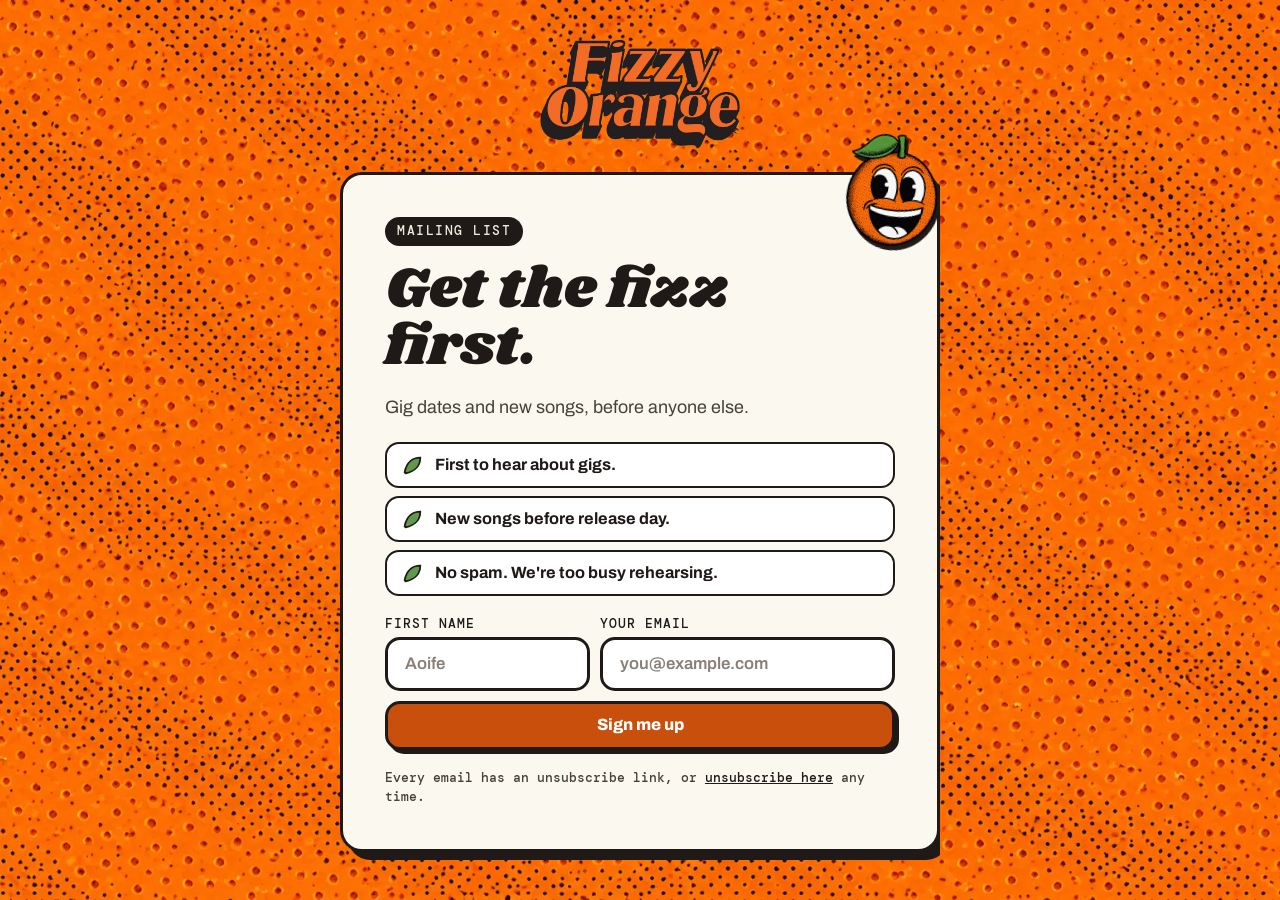
==== join/index.html @ 346ea67a "Mailing list: /join page, first names, confirmation emails and first-name emails via Brevo - /join: " ====
<!doctype html>
<html lang="en-IE">
<head>
<meta charset="utf-8">
<meta name="viewport" content="width=device-width, initial-scale=1">
<title>Join the Fizzy Orange mailing list</title>
<meta name="description" content="Gig dates and new songs from Fizzy Orange, before anyone else. Sign up in ten seconds.">
<meta name="theme-color" content="#EE6605">
<link rel="canonical" href="https://fizzy-orange.pages.dev/join/">
<meta property="og:title" content="Join the Fizzy Orange mailing list">
<meta property="og:description" content="Gig dates and new songs, before anyone else. Sign up in ten seconds.">
<meta property="og:type" content="website">
<meta property="og:url" content="https://fizzy-orange.pages.dev/join/">
<meta property="og:image" content="https://fizzy-orange.pages.dev/assets/og.jpg">
<meta property="og:image:width" content="1200">
<meta property="og:image:height" content="630">
<meta name="twitter:card" content="summary_large_image">
<link rel="icon" href="/assets/orange-happy.webp">
<link rel="preconnect" href="https://fonts.googleapis.com">
<link rel="preconnect" href="https://fonts.gstatic.com" crossorigin>
<link href="https://fonts.googleapis.com/css2?family=Archivo:wght@400;600;800&family=DM+Mono:wght@400;500&family=Shrikhand&display=swap" rel="stylesheet">
<style>
:root{
  --panel:#FBF8F0;--peel:#EE6605;--accent-deep:#C9500C;--accent-deep-hover:#A8430A;--leaf:#5F9A4B;
  --ink:#1F1A18;--text-secondary:#4A403A;--paper:#EDEBDD;
  --display:"Shrikhand",Georgia,serif;--body:"Archivo",system-ui,sans-serif;--mono:"DM Mono",ui-monospace,monospace;
  --ease-out:cubic-bezier(.22,1,.36,1);
}
*,*::before,*::after{box-sizing:border-box}
html,body,main,header,section,footer,nav{max-width:100vw;overflow-x:hidden;overflow-x:clip}
body{margin:0;min-height:100vh;min-height:100dvh;display:flex;flex-direction:column;align-items:center;justify-content:center;gap:22px;padding:28px 16px 40px;background:var(--peel) url("/assets/peel.webp") center/cover fixed;color:var(--ink);font:400 1.0625rem/1.55 var(--body)}
img{max-width:100%;height:auto;display:block}
.brand{display:block;width:clamp(140px,32vw,200px)}
main{width:min(600px,100%)}
.panel{position:relative;background:var(--panel);border:3px solid var(--ink);border-radius:22px;box-shadow:8px 8px 0 var(--ink);padding:clamp(22px,5vw,42px)}
.peeker{position:absolute;right:-18px;top:-46px;width:clamp(92px,20vw,124px);transform:rotate(10deg);filter:drop-shadow(3px 4px 0 var(--ink))}
.label{display:inline-block;font:500 .8rem/1 var(--mono);text-transform:uppercase;letter-spacing:.12em;background:var(--ink);color:var(--paper);padding:8px 12px;border-radius:999px;margin-bottom:16px}
h1{font:400 clamp(2.4rem,9vw,3.6rem)/1 var(--display);margin:0 0 .3em;padding-right:70px}
.lede{margin:0 0 1.1em;color:var(--text-secondary);font-size:1.12rem}
.perks{list-style:none;margin:0 0 22px;padding:0;display:grid;gap:8px}
.perks li{display:flex;gap:12px;align-items:center;font:700 1.02rem/1.35 var(--body);padding:10px 14px;border:2px solid var(--ink);border-radius:14px;background:#fff}
.perks svg{flex:0 0 22px;width:22px;height:22px}
form{display:flex;flex-wrap:wrap;gap:10px;align-items:flex-end}
.field{flex:1 1 240px;display:flex;flex-direction:column;gap:6px}
.field.first{flex:1 1 150px}
label{font:500 .8rem/1 var(--mono);text-transform:uppercase;letter-spacing:.08em}
input{font:600 1.05rem/1.2 var(--body);padding:.85em 1em;border:3px solid var(--ink);border-radius:15px;background:#fff;color:var(--ink);min-height:48px;width:100%}
input::placeholder{color:#8a7f78}
.btn{display:inline-flex;align-items:center;justify-content:center;gap:8px;min-height:48px;padding:.8em 1.2em;border:3px solid var(--ink);border-radius:15px;background:var(--accent-deep);color:#fff;font:800 1.02rem/1 var(--body);text-decoration:none;cursor:pointer;box-shadow:4px 4px 0 var(--ink);transition:transform .25s var(--ease-out),box-shadow .25s var(--ease-out),background-color .25s var(--ease-out)}
.btn:hover{background:var(--accent-deep-hover);transform:translate(-1px,-2px);box-shadow:6px 6px 0 var(--ink)}
.btn:disabled{opacity:.6;cursor:progress}
.btn.ghost{background:#fff;color:var(--ink)}
.btn.ghost:hover{background:var(--paper)}
form .btn{flex:1 1 100%}
:focus-visible{outline:3px solid var(--ink);outline-offset:3px;box-shadow:0 0 0 7px var(--paper)}
.form-note{margin:14px 0 0;padding:14px 16px;border:3px solid var(--ink);border-radius:15px;background:#fff;font:600 1rem/1.45 var(--body)}
.form-note.err{border-color:#B3261E;color:#8C1D18}
.form-note b{font-weight:800;word-break:break-all}
.form-note .note-btns{display:flex;flex-wrap:wrap;gap:8px;margin-top:12px}
.form-note .btn{padding:.55em .95em;font-size:.95rem;min-height:44px}
.success{display:none;padding:16px 18px;border:3px solid var(--ink);border-radius:15px;background:var(--leaf);color:#fff;font:700 1.08rem/1.45 var(--body);word-break:break-word}
.success .tip{margin:8px 0 0;font:500 .92rem/1.45 var(--body)}
.sent .success{display:block}
.sent form,.sent .form-note{display:none}
.flash{margin:0 0 16px;padding:12px 14px;border:3px solid var(--ink);border-radius:15px;background:#fff;font:600 1rem/1.45 var(--body)}
.welcome p{margin:0 0 1em;font-size:1.12rem;color:var(--text-secondary)}
.after{display:flex;flex-wrap:wrap;gap:10px}
.small{margin:18px 0 0;font:500 .82rem/1.5 var(--mono);color:var(--text-secondary)}
.small a{color:var(--ink)}
[hidden]{display:none!important}
@media (prefers-reduced-motion:reduce){.btn{transition:none}}
</style>
</head>
<body>
<a class="brand" href="/" aria-label="Fizzy Orange, the band's website"><img src="/assets/logo.webp" alt="Fizzy Orange" width="1400" height="798"></a>
<main>
  <div class="panel">
    <img class="peeker" src="/assets/orange-happy.webp" alt="" width="900" height="900">
    <span class="label">Mailing list</span>

    <div id="welcome" class="welcome" hidden>
      <h1>You're in!</h1>
      <p>Thanks for confirming. You'll hear about gigs and new songs before anyone else. See you down the front.</p>
      <div class="after">
        <a class="btn" href="/">Visit the website</a>
        <a class="btn ghost" href="https://open.spotify.com/album/7cpuVINqILQNZLNH7a7lts" data-href="release_url" target="_blank" rel="noopener">Play <!--t:release_title-->Old Ones<!--/t--></a>
      </div>
    </div>

    <div id="join">
      <h1>Get the fizz first.</h1>
      <p class="flash" id="expired" hidden>That confirmation link has expired or was already used. Sign up again below and we'll send a fresh one.</p>
      <p class="lede"><!--t:list_intro-->Gig dates and new songs, before anyone else.<!--/t--></p>
      <ul class="perks">
        <li><svg viewBox="0 0 24 24" aria-hidden="true"><path d="M4 20C6 9 13 4 21 4c0 8-5 15-16 17z" fill="#5F9A4B" stroke="#1F1A18" stroke-width="2"/></svg>First to hear about gigs.</li>
        <li><svg viewBox="0 0 24 24" aria-hidden="true"><path d="M4 20C6 9 13 4 21 4c0 8-5 15-16 17z" fill="#5F9A4B" stroke="#1F1A18" stroke-width="2"/></svg>New songs before release day.</li>
        <li><svg viewBox="0 0 24 24" aria-hidden="true"><path d="M4 20C6 9 13 4 21 4c0 8-5 15-16 17z" fill="#5F9A4B" stroke="#1F1A18" stroke-width="2"/></svg>No spam. We're too busy rehearsing.</li>
      </ul>
      <div data-signup-box data-email="<!--t:email-->luke@sleepover.club<!--/t-->">
        <form novalidate>
          <div class="field first">
            <label for="first_name">First name</label>
            <input id="first_name" name="first_name" type="text" autocomplete="given-name" placeholder="Aoife" maxlength="40" required>
          </div>
          <div class="field">
            <label for="email">Your email</label>
            <input id="email" name="email" type="email" autocomplete="email" placeholder="you@example.com" required>
            <input name="company" tabindex="-1" autocomplete="off" aria-hidden="true" style="position:absolute;left:-9999px">
          </div>
          <button class="btn" type="submit">Sign me up</button>
        </form>
        <div class="form-note" role="alert" hidden></div>
        <div class="success" role="status"></div>
      </div>
      <p class="small">Every email has an unsubscribe link, or <a href="/unsubscribe/">unsubscribe here</a> any time.</p>
    </div>
  </div>
</main>
<script>
(() => {
  // arriving from the confirmation email: /join/?welcome=1 (or ?expired=1 for a used link)
  const q = new URLSearchParams(location.search);
  if (q.has('welcome')) { document.getElementById('welcome').hidden = false; document.getElementById('join').hidden = true; document.title = "You're in | Fizzy Orange"; }
  if (q.has('expired')) document.getElementById('expired').hidden = false;
  if (location.search) history.replaceState(null, '', location.pathname);
})();
</script>
<script src="/assets/signup.js" defer></script>
</body>
</html>
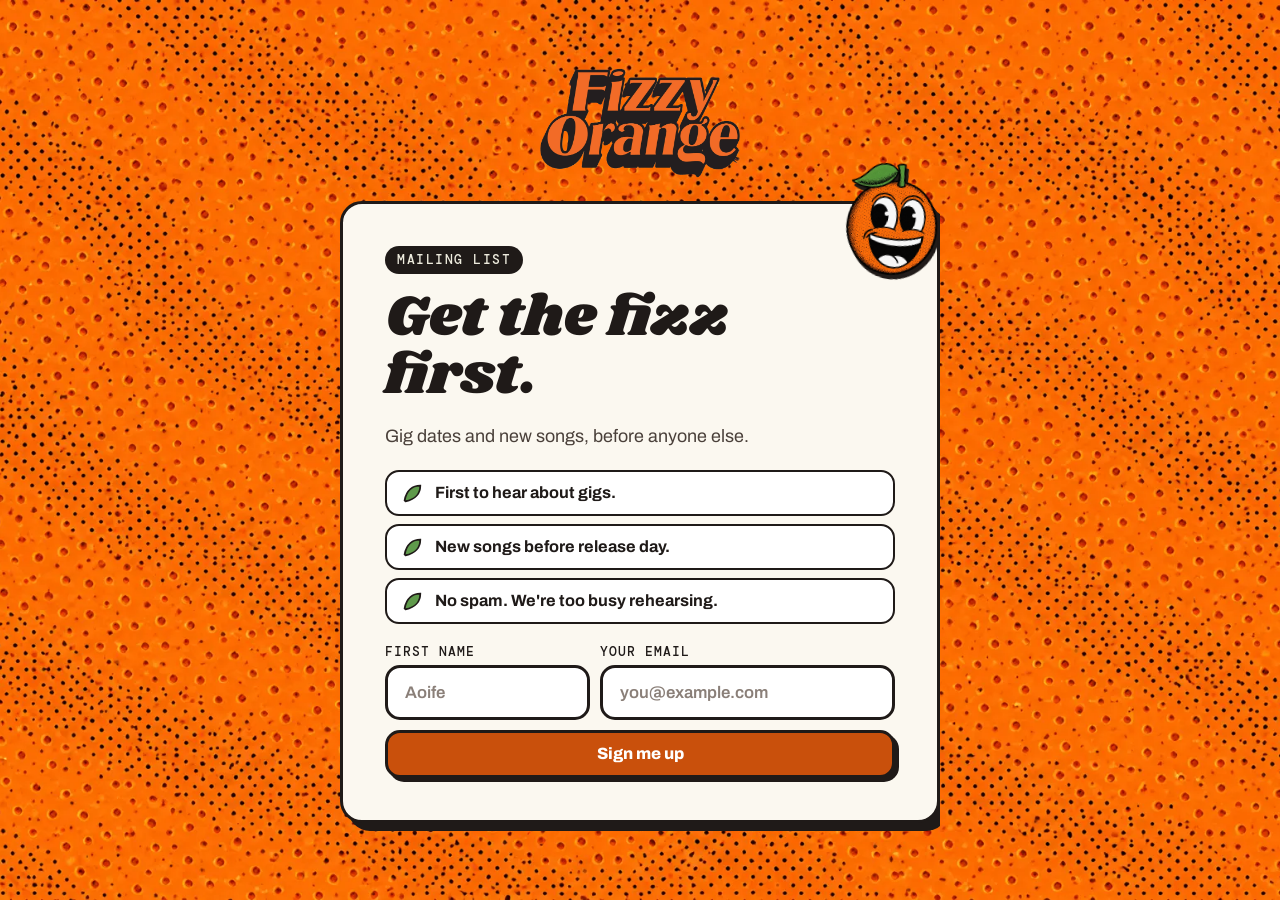
==== commit 52bdb289: "Remove the unsubscribe line from the sign-up forms Co-Authored-By: Claude Opus 5.5 <noreply@anthropi" ====
--- a/join/index.html
+++ b/join/index.html
@@ -59,14 +59,8 @@
 .form-note .note-btns{display:flex;flex-wrap:wrap;gap:8px;margin-top:12px}
 .form-note .btn{padding:.55em .95em;font-size:.95rem;min-height:44px}
 .success{display:none;padding:16px 18px;border:3px solid var(--ink);border-radius:15px;background:var(--leaf);color:#fff;font:700 1.08rem/1.45 var(--body);word-break:break-word}
-.success .tip{margin:8px 0 0;font:500 .92rem/1.45 var(--body)}
 .sent .success{display:block}
 .sent form,.sent .form-note{display:none}
-.flash{margin:0 0 16px;padding:12px 14px;border:3px solid var(--ink);border-radius:15px;background:#fff;font:600 1rem/1.45 var(--body)}
-.welcome p{margin:0 0 1em;font-size:1.12rem;color:var(--text-secondary)}
-.after{display:flex;flex-wrap:wrap;gap:10px}
-.small{margin:18px 0 0;font:500 .82rem/1.5 var(--mono);color:var(--text-secondary)}
-.small a{color:var(--ink)}
 [hidden]{display:none!important}
 @media (prefers-reduced-motion:reduce){.btn{transition:none}}
 </style>
@@ -78,18 +72,8 @@
     <img class="peeker" src="/assets/orange-happy.webp" alt="" width="900" height="900">
     <span class="label">Mailing list</span>
 
-    <div id="welcome" class="welcome" hidden>
-      <h1>You're in!</h1>
-      <p>Thanks for confirming. You'll hear about gigs and new songs before anyone else. See you down the front.</p>
-      <div class="after">
-        <a class="btn" href="/">Visit the website</a>
-        <a class="btn ghost" href="https://open.spotify.com/album/7cpuVINqILQNZLNH7a7lts" data-href="release_url" target="_blank" rel="noopener">Play <!--t:release_title-->Old Ones<!--/t--></a>
-      </div>
-    </div>
-
     <div id="join">
       <h1>Get the fizz first.</h1>
-      <p class="flash" id="expired" hidden>That confirmation link has expired or was already used. Sign up again below and we'll send a fresh one.</p>
       <p class="lede"><!--t:list_intro-->Gig dates and new songs, before anyone else.<!--/t--></p>
       <ul class="perks">
         <li><svg viewBox="0 0 24 24" aria-hidden="true"><path d="M4 20C6 9 13 4 21 4c0 8-5 15-16 17z" fill="#5F9A4B" stroke="#1F1A18" stroke-width="2"/></svg>First to hear about gigs.</li>
@@ -112,19 +96,9 @@
         <div class="form-note" role="alert" hidden></div>
         <div class="success" role="status"></div>
       </div>
-      <p class="small">Every email has an unsubscribe link, or <a href="/unsubscribe/">unsubscribe here</a> any time.</p>
     </div>
   </div>
 </main>
-<script>
-(() => {
-  // arriving from the confirmation email: /join/?welcome=1 (or ?expired=1 for a used link)
-  const q = new URLSearchParams(location.search);
-  if (q.has('welcome')) { document.getElementById('welcome').hidden = false; document.getElementById('join').hidden = true; document.title = "You're in | Fizzy Orange"; }
-  if (q.has('expired')) document.getElementById('expired').hidden = false;
-  if (location.search) history.replaceState(null, '', location.pathname);
-})();
-</script>
 <script src="/assets/signup.js" defer></script>
 </body>
 </html>
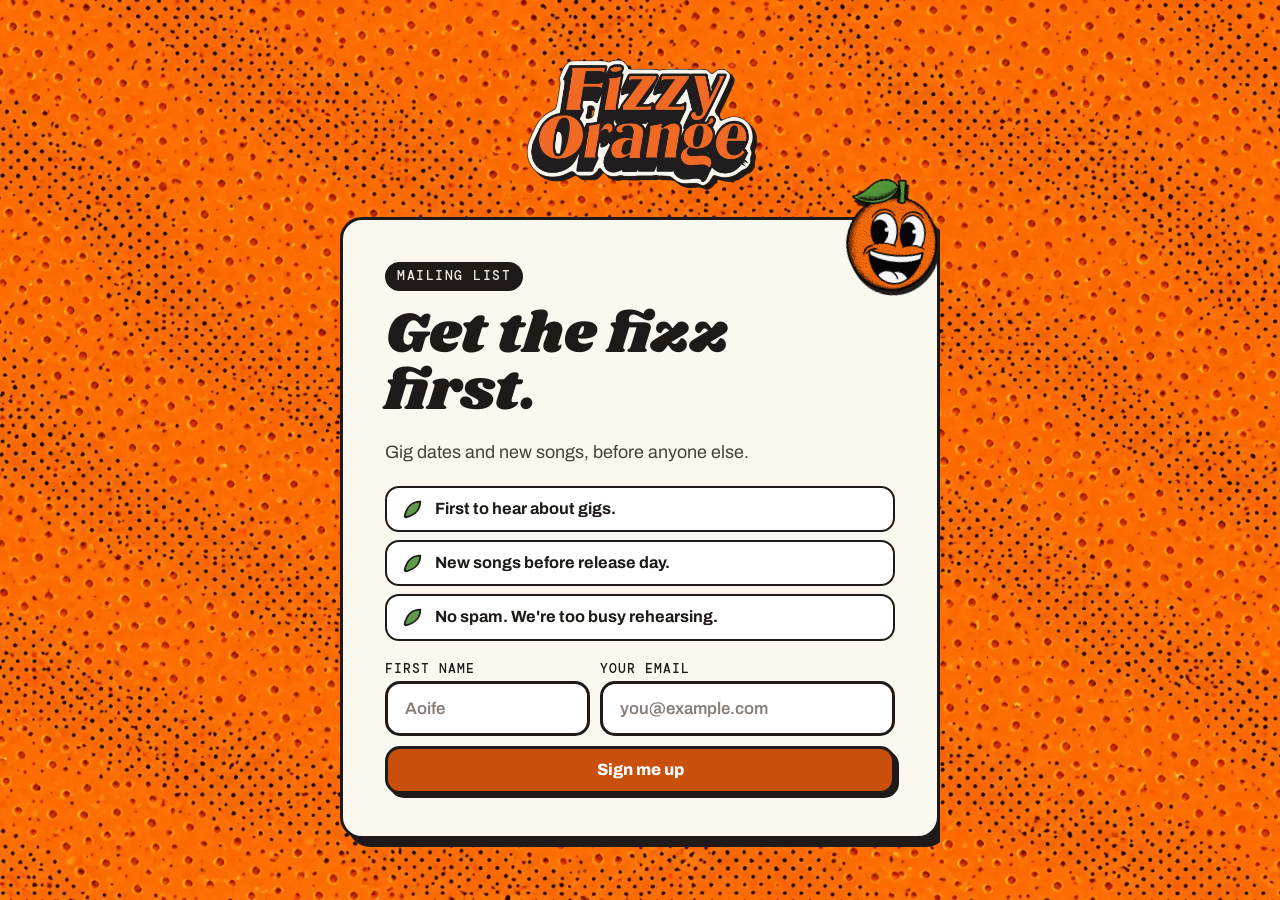
==== commit a978606c: "Join page: sticker logo, no route back to the main site, logo share image - The logo sits on a cream" ====
--- a/join/index.html
+++ b/join/index.html
@@ -11,10 +11,13 @@
 <meta property="og:description" content="Gig dates and new songs, before anyone else. Sign up in ten seconds.">
 <meta property="og:type" content="website">
 <meta property="og:url" content="https://fizzy-orange.pages.dev/join/">
-<meta property="og:image" content="https://fizzy-orange.pages.dev/assets/og.jpg">
+<meta property="og:image" content="https://fizzy-orange.pages.dev/assets/og-join.jpg">
+<meta property="og:image:type" content="image/jpeg">
 <meta property="og:image:width" content="1200">
 <meta property="og:image:height" content="630">
+<meta property="og:image:alt" content="The Fizzy Orange logo">
 <meta name="twitter:card" content="summary_large_image">
+<meta name="twitter:image" content="https://fizzy-orange.pages.dev/assets/og-join.jpg">
 <link rel="icon" href="/assets/orange-happy.webp">
 <link rel="preconnect" href="https://fonts.googleapis.com">
 <link rel="preconnect" href="https://fonts.gstatic.com" crossorigin>
@@ -30,7 +33,8 @@
 html,body,main,header,section,footer,nav{max-width:100vw;overflow-x:hidden;overflow-x:clip}
 body{margin:0;min-height:100vh;min-height:100dvh;display:flex;flex-direction:column;align-items:center;justify-content:center;gap:22px;padding:28px 16px 40px;background:var(--peel) url("/assets/peel.webp") center/cover fixed;color:var(--ink);font:400 1.0625rem/1.55 var(--body)}
 img{max-width:100%;height:auto;display:block}
-.brand{display:block;width:clamp(140px,32vw,200px)}
+/* the logo as a sticker: a cream backing keeps its orange off the orange page */
+.brand{display:block;width:clamp(170px,40vw,240px);filter:drop-shadow(4px 4px 0 var(--ink))}
 main{width:min(600px,100%)}
 .panel{position:relative;background:var(--panel);border:3px solid var(--ink);border-radius:22px;box-shadow:8px 8px 0 var(--ink);padding:clamp(22px,5vw,42px)}
 .peeker{position:absolute;right:-18px;top:-46px;width:clamp(92px,20vw,124px);transform:rotate(10deg);filter:drop-shadow(3px 4px 0 var(--ink))}
@@ -66,7 +70,8 @@
 </style>
 </head>
 <body>
-<a class="brand" href="/" aria-label="Fizzy Orange, the band's website"><img src="/assets/logo.webp" alt="Fizzy Orange" width="1400" height="798"></a>
+<!-- not a link: this page is only for signing up, with no way through to the main site -->
+<div class="brand"><img src="/assets/logo-sticker.webp" alt="Fizzy Orange" width="900" height="548"></div>
 <main>
   <div class="panel">
     <img class="peeker" src="/assets/orange-happy.webp" alt="" width="900" height="900">
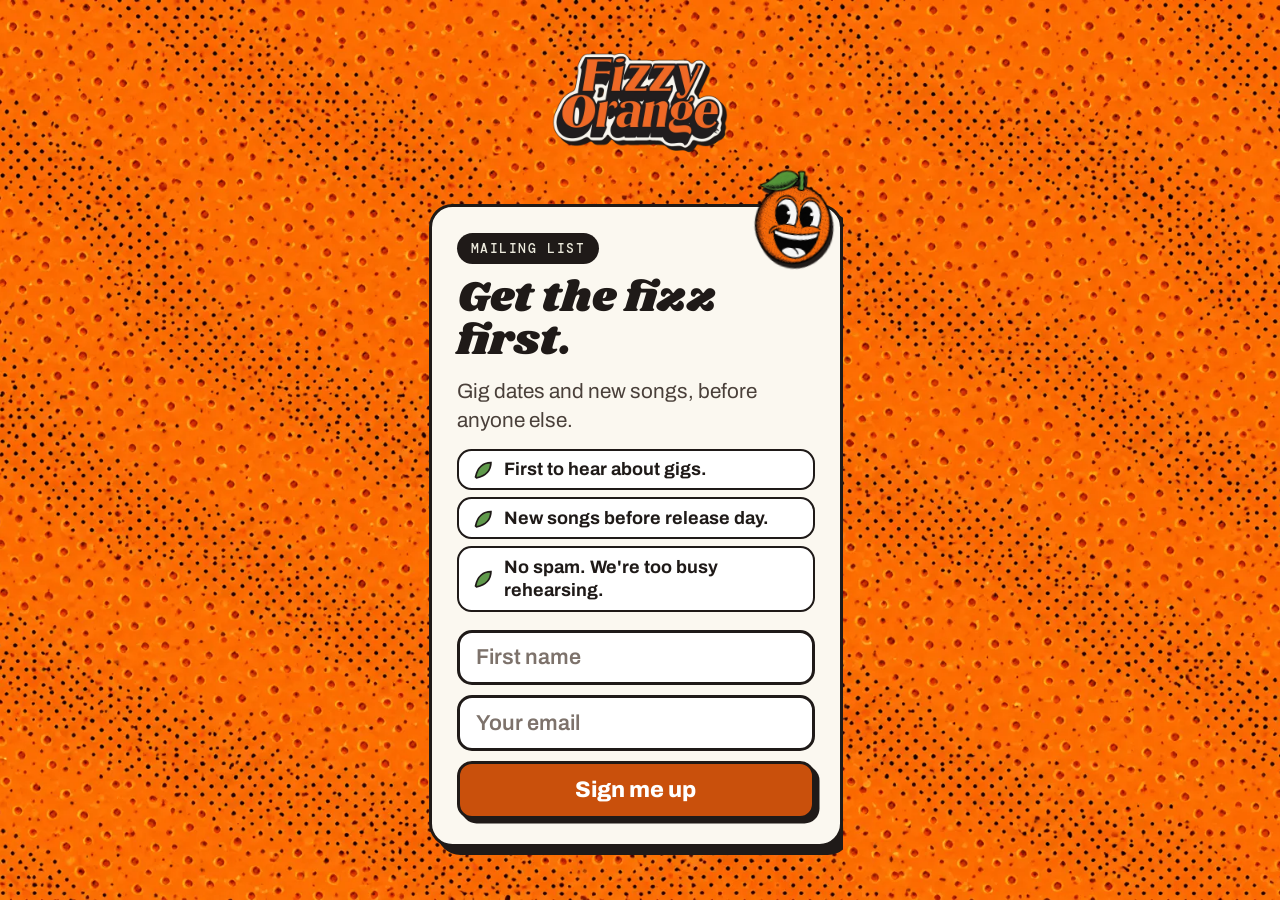
==== commit 954154b5: "Join page: always fits one screen, with even spacing, on every device - Every size is a multiple of " ====
--- a/join/index.html
+++ b/join/index.html
@@ -23,61 +23,99 @@
 <link rel="preconnect" href="https://fonts.gstatic.com" crossorigin>
 <link href="https://fonts.googleapis.com/css2?family=Archivo:wght@400;600;800&family=DM+Mono:wght@400;500&family=Shrikhand&display=swap" rel="stylesheet">
 <style>
+/* The whole page fits one screen, on every device, with nothing to scroll.
+   Every size is a multiple of --u, a unit that is one hundredth of the screen's height (or a
+   fiftieth of its width, whichever is smaller), so the layout scales as one piece. The logo and
+   the card are spaced evenly: the same gap above, between and below. Phones held sideways are
+   too short for a stack, so there the logo sits beside the card and the card splits in two. */
 :root{
   --panel:#FBF8F0;--peel:#EE6605;--accent-deep:#C9500C;--accent-deep-hover:#A8430A;--leaf:#5F9A4B;
   --ink:#1F1A18;--text-secondary:#4A403A;--paper:#EDEBDD;
   --display:"Shrikhand",Georgia,serif;--body:"Archivo",system-ui,sans-serif;--mono:"DM Mono",ui-monospace,monospace;
   --ease-out:cubic-bezier(.22,1,.36,1);
+  --u:min(1vh,1.9vw,13px);
 }
+@supports (height:100dvh){:root{--u:min(1dvh,1.9vw,13px)}}
 *,*::before,*::after{box-sizing:border-box}
 html,body,main,header,section,footer,nav{max-width:100vw;overflow-x:hidden;overflow-x:clip}
-body{margin:0;min-height:100vh;min-height:100dvh;display:flex;flex-direction:column;align-items:center;justify-content:center;gap:22px;padding:28px 16px 40px;background:var(--peel) url("/assets/peel.webp") center/cover fixed;color:var(--ink);font:400 1.0625rem/1.55 var(--body)}
+html{height:100%}
+body{margin:0;height:100vh;height:100dvh;display:flex;flex-direction:column;align-items:center;justify-content:space-evenly;
+  padding:env(safe-area-inset-top) env(safe-area-inset-right) env(safe-area-inset-bottom) env(safe-area-inset-left);
+  background:var(--peel) url("/assets/peel.webp") center/cover;color:var(--ink);font:400 calc(var(--u)*2.3)/1.4 var(--body)}
 img{max-width:100%;height:auto;display:block}
+.vh{position:absolute!important;width:1px;height:1px;overflow:hidden;clip:rect(0 0 0 0);white-space:nowrap}
+
 /* the logo as a sticker: a cream backing keeps its orange off the orange page */
-.brand{display:block;width:clamp(170px,40vw,240px);filter:drop-shadow(4px 4px 0 var(--ink))}
-main{width:min(600px,100%)}
-.panel{position:relative;background:var(--panel);border:3px solid var(--ink);border-radius:22px;box-shadow:8px 8px 0 var(--ink);padding:clamp(22px,5vw,42px)}
-.peeker{position:absolute;right:-18px;top:-46px;width:clamp(92px,20vw,124px);transform:rotate(10deg);filter:drop-shadow(3px 4px 0 var(--ink))}
-.label{display:inline-block;font:500 .8rem/1 var(--mono);text-transform:uppercase;letter-spacing:.12em;background:var(--ink);color:var(--paper);padding:8px 12px;border-radius:999px;margin-bottom:16px}
-h1{font:400 clamp(2.4rem,9vw,3.6rem)/1 var(--display);margin:0 0 .3em;padding-right:70px}
-.lede{margin:0 0 1.1em;color:var(--text-secondary);font-size:1.12rem}
-.perks{list-style:none;margin:0 0 22px;padding:0;display:grid;gap:8px}
-.perks li{display:flex;gap:12px;align-items:center;font:700 1.02rem/1.35 var(--body);padding:10px 14px;border:2px solid var(--ink);border-radius:14px;background:#fff}
-.perks svg{flex:0 0 22px;width:22px;height:22px}
-form{display:flex;flex-wrap:wrap;gap:10px;align-items:flex-end}
-.field{flex:1 1 240px;display:flex;flex-direction:column;gap:6px}
-.field.first{flex:1 1 150px}
-label{font:500 .8rem/1 var(--mono);text-transform:uppercase;letter-spacing:.08em}
-input{font:600 1.05rem/1.2 var(--body);padding:.85em 1em;border:3px solid var(--ink);border-radius:15px;background:#fff;color:var(--ink);min-height:48px;width:100%}
-input::placeholder{color:#8a7f78}
-.btn{display:inline-flex;align-items:center;justify-content:center;gap:8px;min-height:48px;padding:.8em 1.2em;border:3px solid var(--ink);border-radius:15px;background:var(--accent-deep);color:#fff;font:800 1.02rem/1 var(--body);text-decoration:none;cursor:pointer;box-shadow:4px 4px 0 var(--ink);transition:transform .25s var(--ease-out),box-shadow .25s var(--ease-out),background-color .25s var(--ease-out)}
-.btn:hover{background:var(--accent-deep-hover);transform:translate(-1px,-2px);box-shadow:6px 6px 0 var(--ink)}
+/* each object's hard shadow counts as part of it (the margins), so the gaps you see are the even ones */
+.brand{flex:0 0 auto;margin:0 calc(var(--u)*.5) calc(var(--u)*.5) 0;width:calc(var(--u)*20);filter:drop-shadow(calc(var(--u)*.5) calc(var(--u)*.5) 0 var(--ink))}
+.mascot{display:none}
+main{flex:0 0 auto;margin:0 calc(var(--u)*.9) calc(var(--u)*.9) 0;width:calc(var(--u)*46)}
+.panel{position:relative;display:flex;flex-direction:column;gap:calc(var(--u)*2);background:var(--panel);border:3px solid var(--ink);border-radius:calc(var(--u)*2.6);box-shadow:calc(var(--u)*.9) calc(var(--u)*.9) 0 var(--ink);padding:calc(var(--u)*2.8)}
+.peeker{position:absolute;right:calc(var(--u)*-.6);top:calc(var(--u)*-4.6);width:calc(var(--u)*11.5);transform:rotate(10deg);filter:drop-shadow(calc(var(--u)*.4) calc(var(--u)*.5) 0 var(--ink))}
+.pitch{display:flex;flex-direction:column;gap:calc(var(--u)*1.5);min-width:0}
+.label{align-self:flex-start;font:500 calc(var(--u)*1.45)/1 var(--mono);text-transform:uppercase;letter-spacing:.12em;background:var(--ink);color:var(--paper);padding:calc(var(--u)*1) calc(var(--u)*1.5);border-radius:999px}
+h1{font:400 calc(var(--u)*4.8)/1 var(--display);margin:0;padding-right:calc(var(--u)*8)}
+.lede{margin:0;color:var(--text-secondary)}
+.perks{list-style:none;margin:0;padding:0;display:grid;gap:calc(var(--u)*.8)}
+.perks li{display:flex;gap:calc(var(--u)*1.2);align-items:center;font:700 calc(var(--u)*2)/1.3 var(--body);padding:calc(var(--u)*.8) calc(var(--u)*1.4);border:2px solid var(--ink);border-radius:calc(var(--u)*1.6);background:#fff}
+.perks svg{flex:0 0 auto;width:calc(var(--u)*2.4);height:calc(var(--u)*2.4)}
+
+.act{min-width:0}
+form{display:grid;gap:calc(var(--u)*1.1)}
+/* text inputs stay at 16px or more so iPhones don't zoom in when one is tapped */
+input{font:600 max(16px,calc(var(--u)*2.4))/1.2 var(--body);height:calc(var(--u)*6.2);padding:0 calc(var(--u)*1.8);border:3px solid var(--ink);border-radius:15px;background:#fff;color:var(--ink);width:100%}
+input::placeholder{color:#7d726b}
+.btn{display:inline-flex;align-items:center;justify-content:center;height:calc(var(--u)*6.4);padding:0 calc(var(--u)*2);border:3px solid var(--ink);border-radius:15px;background:var(--accent-deep);color:#fff;font:800 calc(var(--u)*2.5)/1 var(--body);text-decoration:none;cursor:pointer;box-shadow:calc(var(--u)*.5) calc(var(--u)*.5) 0 var(--ink);transition:transform .25s var(--ease-out),box-shadow .25s var(--ease-out),background-color .25s var(--ease-out)}
+.btn:hover{background:var(--accent-deep-hover);transform:translate(-1px,-2px)}
 .btn:disabled{opacity:.6;cursor:progress}
 .btn.ghost{background:#fff;color:var(--ink)}
 .btn.ghost:hover{background:var(--paper)}
-form .btn{flex:1 1 100%}
-:focus-visible{outline:3px solid var(--ink);outline-offset:3px;box-shadow:0 0 0 7px var(--paper)}
-.form-note{margin:14px 0 0;padding:14px 16px;border:3px solid var(--ink);border-radius:15px;background:#fff;font:600 1rem/1.45 var(--body)}
+:focus-visible{outline:3px solid var(--ink);outline-offset:2px}
+.form-note{margin:calc(var(--u)*1.3) 0 0;padding:calc(var(--u)*1.5) calc(var(--u)*1.8);border:3px solid var(--ink);border-radius:15px;background:#fff;font:600 calc(var(--u)*2.15)/1.4 var(--body)}
 .form-note.err{border-color:#B3261E;color:#8C1D18}
-.form-note b{font-weight:800;word-break:break-all}
-.form-note .note-btns{display:flex;flex-wrap:wrap;gap:8px;margin-top:12px}
-.form-note .btn{padding:.55em .95em;font-size:.95rem;min-height:44px}
-.success{display:none;padding:16px 18px;border:3px solid var(--ink);border-radius:15px;background:var(--leaf);color:#fff;font:700 1.08rem/1.45 var(--body);word-break:break-word}
+.form-note b{font-weight:800;overflow-wrap:anywhere}
+.form-note .note-btns{display:flex;flex-wrap:wrap;gap:calc(var(--u)*1);margin-top:calc(var(--u)*1.3)}
+.form-note .btn{height:calc(var(--u)*5.6);padding:0 calc(var(--u)*1.5);font-size:calc(var(--u)*2);box-shadow:calc(var(--u)*.4) calc(var(--u)*.4) 0 var(--ink)}
+/* a message under the form takes the place of the three perks, so the page still fits the screen */
+.panel:has(.form-note:not([hidden])) .perks{display:none}
+.success{display:none;padding:calc(var(--u)*2) calc(var(--u)*2.2);border:3px solid var(--ink);border-radius:15px;background:var(--leaf);color:#fff;font:700 calc(var(--u)*2.4)/1.4 var(--body);word-break:break-word}
 .sent .success{display:block}
 .sent form,.sent .form-note{display:none}
 [hidden]{display:none!important}
+
+/* short and wide (a phone on its side, a squat window): the logo sits beside the card, and inside
+   the card the words sit beside the form, with the three perks in a row underneath */
+@media (orientation:landscape) and (max-height:540px){
+  :root{--u:min(1.9vh,1.02vw)}
+  @supports (height:100dvh){:root{--u:min(1.9dvh,1.02vw)}}
+  body{flex-direction:row}
+  .brand{width:calc(var(--u)*20)}
+  main{width:calc(var(--u)*68)}
+  .panel{display:grid;grid-template-columns:1.1fr 1fr;column-gap:calc(var(--u)*3.4);row-gap:calc(var(--u)*1.4);align-items:center;padding:calc(var(--u)*2.8) calc(var(--u)*3.2)}
+  .pitch{display:contents}
+  .label{grid-column:1;justify-self:start}
+  h1{grid-column:1;font-size:calc(var(--u)*4.4);padding-right:0}
+  .lede{grid-column:1}
+  .act{display:contents}
+  form,.success{grid-column:2;grid-row:1 / span 3}
+  .form-note{grid-column:1 / -1;margin:0}
+  .perks{grid-column:1 / -1;grid-template-columns:repeat(3,1fr);margin-top:calc(var(--u)*.8)}
+  .perks li{font-size:calc(var(--u)*1.75);gap:calc(var(--u)*1);padding:calc(var(--u)*.8) calc(var(--u)*1.2)}
+  /* the character would sit on the form's corner here, so it rides above the logo instead */
+  .peeker{display:none}
+  .mascot{display:block;width:calc(var(--u)*11);margin:0 auto calc(var(--u)*.6);transform:rotate(-8deg)}
+}
 @media (prefers-reduced-motion:reduce){.btn{transition:none}}
 </style>
 </head>
 <body>
 <!-- not a link: this page is only for signing up, with no way through to the main site -->
-<div class="brand"><img src="/assets/logo-sticker.webp" alt="Fizzy Orange" width="900" height="548"></div>
+<div class="brand"><img class="mascot" src="/assets/orange-happy.webp" alt="" width="900" height="900"><img src="/assets/logo-sticker.webp" alt="Fizzy Orange" width="900" height="548"></div>
 <main>
   <div class="panel">
     <img class="peeker" src="/assets/orange-happy.webp" alt="" width="900" height="900">
-    <span class="label">Mailing list</span>
-
-    <div id="join">
+    <div class="pitch">
+      <span class="label">Mailing list</span>
       <h1>Get the fizz first.</h1>
       <p class="lede"><!--t:list_intro-->Gig dates and new songs, before anyone else.<!--/t--></p>
       <ul class="perks">
@@ -85,22 +123,18 @@
         <li><svg viewBox="0 0 24 24" aria-hidden="true"><path d="M4 20C6 9 13 4 21 4c0 8-5 15-16 17z" fill="#5F9A4B" stroke="#1F1A18" stroke-width="2"/></svg>New songs before release day.</li>
         <li><svg viewBox="0 0 24 24" aria-hidden="true"><path d="M4 20C6 9 13 4 21 4c0 8-5 15-16 17z" fill="#5F9A4B" stroke="#1F1A18" stroke-width="2"/></svg>No spam. We're too busy rehearsing.</li>
       </ul>
-      <div data-signup-box data-email="<!--t:email-->luke@sleepover.club<!--/t-->">
-        <form novalidate>
-          <div class="field first">
-            <label for="first_name">First name</label>
-            <input id="first_name" name="first_name" type="text" autocomplete="given-name" placeholder="Aoife" maxlength="40" required>
-          </div>
-          <div class="field">
-            <label for="email">Your email</label>
-            <input id="email" name="email" type="email" autocomplete="email" placeholder="you@example.com" required>
-            <input name="company" tabindex="-1" autocomplete="off" aria-hidden="true" style="position:absolute;left:-9999px">
-          </div>
-          <button class="btn" type="submit">Sign me up</button>
-        </form>
-        <div class="form-note" role="alert" hidden></div>
-        <div class="success" role="status"></div>
-      </div>
+    </div>
+    <div class="act" data-signup-box data-email="<!--t:email-->luke@sleepover.club<!--/t-->">
+      <form novalidate>
+        <label class="vh" for="first_name">First name</label>
+        <input id="first_name" name="first_name" type="text" autocomplete="given-name" placeholder="First name" maxlength="40" required>
+        <label class="vh" for="email">Your email</label>
+        <input id="email" name="email" type="email" autocomplete="email" placeholder="Your email" required>
+        <input name="company" tabindex="-1" autocomplete="off" aria-hidden="true" style="position:absolute;left:-9999px;width:1px;height:1px">
+        <button class="btn" type="submit">Sign me up</button>
+      </form>
+      <div class="form-note" role="alert" hidden></div>
+      <div class="success" role="status"></div>
     </div>
   </div>
 </main>
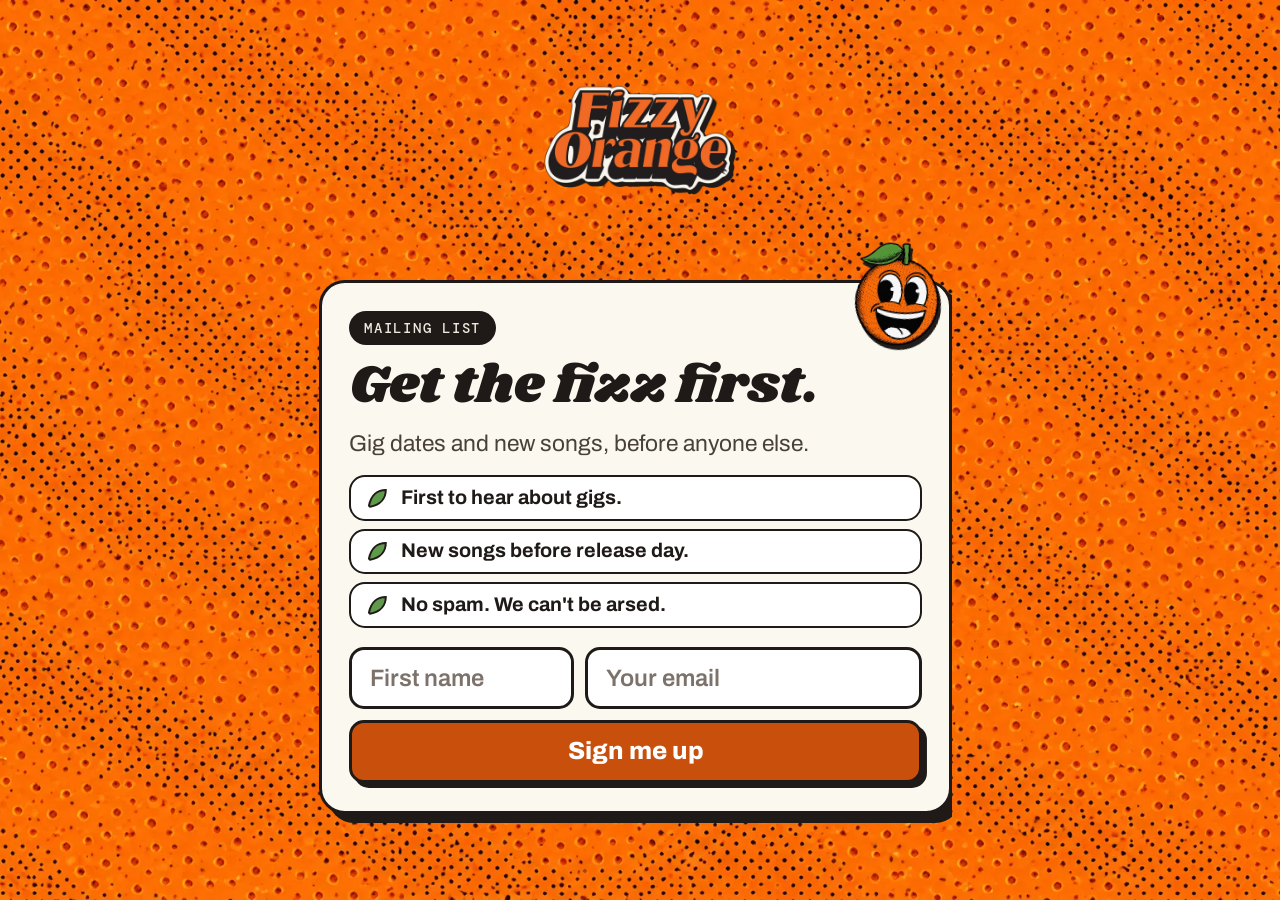
==== commit b12aae11: "Join page: wider card on desktop; new third perk - Computers and sideways tablets get a wider card (" ====
--- a/join/index.html
+++ b/join/index.html
@@ -83,6 +83,16 @@
 .sent form,.sent .form-note{display:none}
 [hidden]{display:none!important}
 
+/* computers and tablets held sideways: a wider card, the two boxes side by side, and everything a
+   little larger, since there is width to spare */
+@media (min-width:900px) and (min-height:541px){
+  :root{--u:min(1.1vh,1.4vw,13px)}
+  @supports (height:100dvh){:root{--u:min(1.1dvh,1.4vw,13px)}}
+  main{width:calc(var(--u)*64)}
+  h1{font-size:calc(var(--u)*5.4);padding-right:calc(var(--u)*10)}
+  form{grid-template-columns:1fr 1.5fr}
+  form .btn{grid-column:1 / -1}
+}
 /* short and wide (a phone on its side, a squat window): the logo sits beside the card, and inside
    the card the words sit beside the form, with the three perks in a row underneath */
 @media (orientation:landscape) and (max-height:540px){
@@ -121,7 +131,7 @@
       <ul class="perks">
         <li><svg viewBox="0 0 24 24" aria-hidden="true"><path d="M4 20C6 9 13 4 21 4c0 8-5 15-16 17z" fill="#5F9A4B" stroke="#1F1A18" stroke-width="2"/></svg>First to hear about gigs.</li>
         <li><svg viewBox="0 0 24 24" aria-hidden="true"><path d="M4 20C6 9 13 4 21 4c0 8-5 15-16 17z" fill="#5F9A4B" stroke="#1F1A18" stroke-width="2"/></svg>New songs before release day.</li>
-        <li><svg viewBox="0 0 24 24" aria-hidden="true"><path d="M4 20C6 9 13 4 21 4c0 8-5 15-16 17z" fill="#5F9A4B" stroke="#1F1A18" stroke-width="2"/></svg>No spam. We're too busy rehearsing.</li>
+        <li><svg viewBox="0 0 24 24" aria-hidden="true"><path d="M4 20C6 9 13 4 21 4c0 8-5 15-16 17z" fill="#5F9A4B" stroke="#1F1A18" stroke-width="2"/></svg>No spam. We can't be arsed.</li>
       </ul>
     </div>
     <div class="act" data-signup-box data-email="<!--t:email-->luke@sleepover.club<!--/t-->">
@@ -138,6 +148,6 @@
     </div>
   </div>
 </main>
-<script src="/assets/signup.js" defer></script>
+<script src="/assets/signup.js?v=2" defer></script>
 </body>
 </html>
